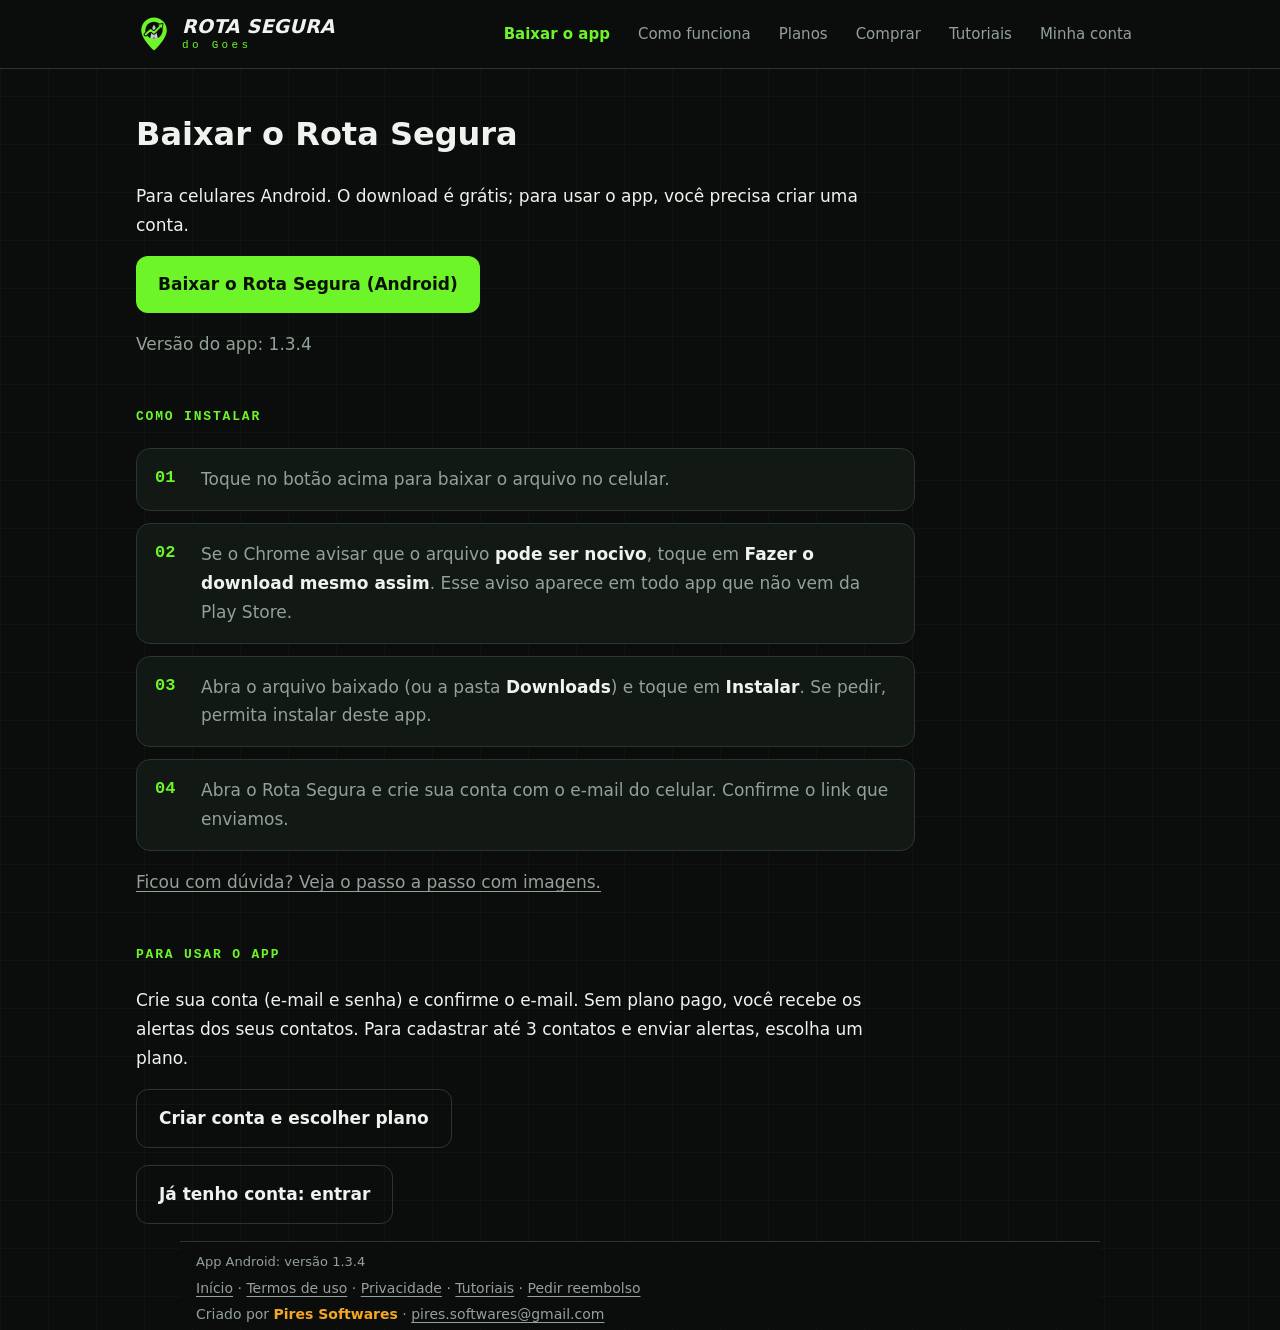
==== baixar.html @ ccef9694 "Minha conta: botão Pedir reembolso; link de reembolso no rodapé de todas as páginas" ====
<!doctype html>
<html lang="pt-BR">
<head>
<meta charset="utf-8">
<meta name="viewport" content="width=device-width, initial-scale=1">
<script src="antiframe.js"></script>
<meta http-equiv="Content-Security-Policy" content="default-src 'self'; style-src 'self'; base-uri 'none'">
<meta name="description" content="Baixe o Rota Segura para Android. Grátis para baixar; para usar, crie sua conta.">
<title>Baixar o Rota Segura</title>
<link rel="icon" href="logo.svg" type="image/svg+xml">
<link rel="stylesheet" href="style.css">
</head>
<body class="apoio">
<header class="top">
  <div class="top-in">
    <a class="logo" href="./"><img src="logo.svg" alt="" width="36" height="36"><span><b>ROTA SEGURA</b><small>do Goes</small></span></a>
    <nav class="menu" aria-label="Páginas do site">
      <a href="baixar.html" aria-current="page">Baixar o app</a>
      <a href="index.html#como">Como funciona</a>
      <a href="index.html#planos">Planos</a>
      <a href="comprar.html">Comprar</a>
      <a href="tutorial.html">Tutoriais</a>
      <a href="conta.html">Minha conta</a>
    </nav>
  </div>
</header>
<main class="wrap">
  <h1>Baixar o Rota Segura</h1>
  <p class="sub">Para celulares Android. O download é grátis; para usar o app, você precisa criar uma conta.</p>

  <p><a class="btn" href="https://github.com/admmkt/rota-segura/releases/latest/download/RotaSegura.apk">Baixar o Rota Segura (Android)</a></p>
  <p class="muted">Versão do app: <span data-versao>—</span></p>

  <h2>Como instalar</h2>
  <ol class="steps">
    <li>Toque no botão acima para baixar o arquivo no celular.</li>
    <li>Se o Chrome avisar que o arquivo <b>pode ser nocivo</b>, toque em <b>Fazer o download mesmo assim</b>. Esse aviso aparece em todo app que não vem da Play Store.</li>
    <li>Abra o arquivo baixado (ou a pasta <b>Downloads</b>) e toque em <b>Instalar</b>. Se pedir, permita instalar deste app.</li>
    <li>Abra o Rota Segura e crie sua conta com o e-mail do celular. Confirme o link que enviamos.</li>
  </ol>
  <p class="muted"><a href="tutorial.html#instalar">Ficou com dúvida? Veja o passo a passo com imagens.</a></p>

  <h2>Para usar o app</h2>
  <p>Crie sua conta (e-mail e senha) e confirme o e-mail. Sem plano pago, você recebe os alertas dos seus contatos. Para cadastrar até 3 contatos e enviar alertas, escolha um plano.</p>
  <p><a class="btn ghost" href="comprar.html">Criar conta e escolher plano</a></p>
  <p><a class="btn ghost" href="conta.html">Já tenho conta: entrar</a></p>
</main>
<footer class="wrap muted">
  <p class="versao">App Android: versão <span data-versao>—</span></p>
  <p><a href="./">Início</a> · <a href="termos.html">Termos de uso</a> · <a href="privacidade.html">Privacidade</a> · <a href="tutorial.html">Tutoriais</a> · <a href="reembolso.html">Pedir reembolso</a></p>
  <p class="criado">Criado por <b>Pires Softwares</b> · <a href="mailto:pires.softwares@gmail.com">pires.softwares@gmail.com</a></p>
</footer>
<script src="versao.js" defer></script>
</body>
</html>
---- style.css ----
/* Paleta Rota Segura do Goes — mesma do app (res/values/colors.xml) */
:root {
  --bg: #0a0d0b; --card: #121814; --card-hi: #1a231d; --line: #2a3730;
  --text: #eef3ef; --muted: #93a198; --silver: #c5cec8;
  --green: #6ef52a; --green-deep: #2fa80e; --green-ink: #061103; --red: #e8262b;
  --grid-lines: linear-gradient(rgba(110,245,42,.035) 1px, transparent 1px) 0 0 / 48px 48px, linear-gradient(90deg, rgba(110,245,42,.035) 1px, transparent 1px) 0 0 / 48px 48px;
  --grid-bg: linear-gradient(rgba(110,245,42,.035) 1px, transparent 1px) 0 0 / 48px 48px, linear-gradient(90deg, rgba(110,245,42,.035) 1px, transparent 1px) 0 0 / 48px 48px var(--bg);
  --mono: ui-monospace, "Cascadia Mono", "Roboto Mono", Consolas, monospace;
}
* { box-sizing: border-box; }
[hidden] { display: none !important; }
html { color-scheme: dark; }
body {
  margin: 0; background: var(--bg); color: var(--text);
  font: 16px/1.6 system-ui, -apple-system, "Segoe UI", Roboto, sans-serif;
  background-image: linear-gradient(rgba(110,245,42,.035) 1px, transparent 1px), linear-gradient(90deg, rgba(110,245,42,.035) 1px, transparent 1px);
  background-size: 48px 48px;
}
::selection { background: var(--green); color: var(--green-ink); }
a { color: inherit; text-underline-offset: 3px; }
.wrap { max-width: 920px; margin: 0 auto; padding: 0 16px; }
section.wrap { padding-top: 48px; padding-bottom: 48px; }
h2 { font-family: var(--mono); font-size: 13px; font-weight: 600; letter-spacing: .14em; text-transform: uppercase; color: var(--green); margin: 0 0 20px; }

/* Cabeçalho único de todas as páginas: logo + menu. Celular: menu em uma linha que rola para o lado. */
/* Sem backdrop-filter: o desfoque do cabeçalho fixo refazia a pintura a cada rolagem e travava o site. */
.top { position: sticky; top: 0; z-index: 10; background: #0a0d0b; border-bottom: 1px solid var(--line); }
.top-in { max-width: 920px; margin: 0 auto; padding: 12px 16px 0; display: flex; flex-wrap: wrap; align-items: center; justify-content: space-between; gap: 6px 16px; }
.logo { display: flex; align-items: center; gap: 10px; text-decoration: none; }
.logo span { display: flex; flex-direction: column; line-height: 1; }
.logo b { font-style: italic; font-weight: 800; font-size: 19px; letter-spacing: .01em; }
.logo small { font-family: var(--mono); color: var(--green); font-size: 11px; letter-spacing: .3em; margin-top: 4px; }
.menu { display: flex; gap: 6px; width: calc(100% + 32px); margin: 0 -16px; padding: 4px 16px 12px; overflow-x: auto; scrollbar-width: none; }
.menu::-webkit-scrollbar { display: none; }
.menu a { flex: none; padding: 8px 14px; border: 1px solid var(--line); border-radius: 999px; color: var(--silver); text-decoration: none; font-size: 14px; white-space: nowrap; }
.menu a:hover { color: var(--text); border-color: var(--green-deep); }
.menu a[aria-current="page"] { background: var(--green); border-color: var(--green); color: var(--green-ink); font-weight: 700; }
@media (min-width: 720px) {
  .top-in { flex-wrap: nowrap; padding: 14px 16px; }
  .menu { width: auto; margin: 0; padding: 0; overflow: visible; gap: 4px; }
  .menu a { border: 0; border-radius: 0; padding: 8px 12px; font-size: 15px; color: var(--muted); }
  .menu a:hover { background: none; color: var(--text); }
  .menu a[aria-current="page"] { background: none; color: var(--green); }
}

.hero { padding-top: 64px; }
.eyebrow { font-family: var(--mono); font-size: 12px; letter-spacing: .14em; text-transform: uppercase; color: var(--green); margin: 0; }
.hero h1 { font-size: clamp(32px, 6.4vw, 56px); line-height: 1.05; letter-spacing: -.02em; font-weight: 800; margin: 14px 0 18px; max-width: 16ch; text-wrap: balance; }
.hero p:not(.eyebrow) { color: var(--muted); font-size: 18px; max-width: 62ch; }
.hero b { color: var(--text); }

.cta, .row { display: flex; flex-wrap: wrap; gap: 12px; margin-top: 24px; }
.btn { display: inline-block; background: var(--green); color: var(--green-ink); border: 0; border-radius: 12px; padding: 14px 22px; font: inherit; font-weight: 700; text-decoration: none; cursor: pointer; transition: background .15s, transform .15s; }
.btn:hover { background: #8bff4f; }
.btn:active { transform: translateY(1px); }
.btn.ghost { background: transparent; color: var(--text); border: 1px solid var(--line); }
.btn.ghost:hover { border-color: var(--green); }
.btn:disabled { opacity: .6; cursor: wait; }
.link { background: none; border: 0; color: var(--muted); text-decoration: underline; cursor: pointer; font: inherit; padding: 8px 0; }
.link:hover { color: var(--text); }

.steps { list-style: none; padding: 0; margin: 0; display: grid; gap: 12px; counter-reset: s; }
.steps li { counter-increment: s; background: var(--card); border: 1px solid var(--line); border-radius: 14px; padding: 16px 18px 16px 64px; position: relative; color: var(--muted); }
.steps li b { color: var(--text); }
.steps li::before { content: "0" counter(s); position: absolute; left: 18px; top: 15px; font-family: var(--mono); color: var(--green); font-weight: 600; }

.plans { display: grid; grid-template-columns: 1fr; gap: 16px; }
@media (min-width: 560px) { .plans { grid-template-columns: repeat(2, 1fr); } }
@media (min-width: 900px) { .plans { grid-template-columns: repeat(3, 1fr); } .plans .price { font-size: 30px; } }
.plans .price { white-space: nowrap; }
.plan, .card { background: var(--card); border: 1px solid var(--line); border-radius: 16px; padding: 22px; }
.plan p { color: var(--muted); }
.plan.featured { border-color: var(--green-deep); background: linear-gradient(180deg, rgba(110,245,42,.06), transparent 60%), var(--card); }
.plan h3 { margin: 0; font-family: var(--mono); font-size: 13px; letter-spacing: .12em; text-transform: uppercase; color: var(--silver); }
.plan.featured h3 { color: var(--green); }
.price { font-size: 34px; font-weight: 800; margin: 6px 0; color: var(--text) !important; font-variant-numeric: tabular-nums; }
.price small { font-size: 14px; color: var(--muted); font-weight: 400; }

label { display: block; margin: 14px 0; color: var(--muted); font-size: 15px; }
input { display: block; width: 100%; margin-top: 6px; padding: 12px 14px; border-radius: 10px; border: 1px solid var(--line); background: var(--bg); color: var(--text); font: inherit; caret-color: var(--green); }
input:focus { border-color: var(--green); outline: none; }
.status { font-weight: 600; }
.status.ok { color: var(--green); }
.msg:empty { display: none; }
.msg { color: #ffb4b4; }
.muted { color: var(--muted); font-size: 14px; }
main.wrap h1 { font-size: 32px; margin-top: 40px; }
footer { padding: 32px 16px; border-top: 1px solid var(--line); }
:focus-visible { outline: 2px solid var(--green); outline-offset: 2px; }
details summary { color: var(--muted); cursor: pointer; padding: 12px 0; }

/* Tutoriais */
.tut section { padding-top: 32px; padding-bottom: 32px; }
.tut h3 { margin: 0 0 8px; font-size: 17px; }
.tut a { color: var(--green); }
.tut .steps li { color: var(--silver); }
.tut .steps.cont { margin-top: 12px; counter-reset: s 3; }
.aviso, .novo { margin: 16px 0; padding: 16px 18px; border-radius: 14px; border: 1px solid #b8921f; background: rgba(255,200,40,.08); }
.aviso h3 { color: #ffd45c; }
.novo { border-color: var(--green-deep); background: rgba(110,245,42,.07); }
.novo h3 { color: var(--green); }
.aviso ul { padding-left: 20px; margin: 8px 0; }

/* Rodapé e perigo */
.criado b { color: #f5a623; }
.criado a { color: var(--muted); }
footer p { margin: 4px 0; }
.btn.danger { background: transparent; color: #ff8a8d; border: 1px solid #6b2325; margin-top: 12px; }
.btn.danger:hover { background: rgba(232,38,43,.12); border-color: var(--red); }
.destaque { margin: 16px 0; padding: 16px 18px; border-radius: 14px; border: 1px solid #b8921f; background: rgba(255,200,40,.08); }
.destaque h2 { color: #ffd45c; }

/* Planos e promoção */
.plan { position: relative; }
.selo { display: inline-block; margin: 0 0 8px; background: #f5a623; color: #1a1100; font-family: var(--mono); font-size: 13px; font-weight: 700; letter-spacing: .08em; text-transform: uppercase; border-radius: 6px; padding: 4px 10px; }
.antigo { font-size: 18px; color: var(--muted); font-weight: 400; }
/* Plano anual em promoção: moldura âmbar e fundo quente (só aparece com o selo ligado) */
.plan:has(.selo:not([hidden])) { border: 2px solid #f5a623; background: linear-gradient(180deg, rgba(245,166,35,.14), transparent 65%), var(--card); box-shadow: 0 18px 50px -20px rgba(245,166,35,.55); }
.plan:has(.selo:not([hidden])) h3 { color: #ffd45c; }
/* Faixa da promoção, logo abaixo do menu */
.promo { display: flex; flex-wrap: wrap; align-items: center; justify-content: center; gap: 8px 12px; padding: 12px 16px; position: relative; z-index: 2; color: #fff3d1; text-decoration: none; text-align: center; font-size: 15px; background: linear-gradient(90deg, #000, #1f1606 50%, #000); border-bottom: 2px solid #f5a623; }
.promo-tag { font-family: var(--mono); font-size: 13px; font-weight: 800; letter-spacing: .08em; text-transform: uppercase; background: #f5a623; color: #1a1100; border-radius: 6px; padding: 4px 10px; }
.promo-txt { display: block; max-width: 100%; line-height: 1.5; }
.promo-txt b { color: #ffd45c; font-size: 19px; }
.promo-txt s { color: var(--muted); }
.promo-txt span { color: var(--silver); }
.promo-cta { color: #ffd45c; font-weight: 700; white-space: nowrap; }
.promo:hover .promo-cta { text-decoration: underline; }
.row .btn { max-width: 100%; }
.familia { margin: 16px 0; padding: 16px 18px; border: 1px solid var(--line); border-radius: 14px; }
.familia h3 { margin: 0 0 8px; font-size: 17px; }
.famlista { list-style: none; padding: 0; margin: 0; }
.famlista li { display: flex; flex-wrap: wrap; gap: 8px; align-items: center; justify-content: space-between; padding: 6px 0; border-bottom: 1px solid var(--line); overflow-wrap: anywhere; }

/* Tutorial interativo (tutorial.html + tutorial.js) */
.tut-hero { padding-top: 56px !important; }
.tut-hero h1 { font-size: clamp(30px, 6vw, 52px) !important; line-height: 1.05; letter-spacing: -.02em; font-weight: 800; margin: 14px 0 16px !important; max-width: 18ch; text-wrap: balance; }
.verde { color: var(--green); }
.lead { color: var(--muted); font-size: 18px; max-width: 60ch; margin: 0; }
.caps { list-style: none; padding: 0; margin: 28px 0 0; display: grid; gap: 12px; grid-template-columns: 1fr; }
@media (min-width: 720px) { .caps { grid-template-columns: repeat(3, 1fr); } }
.caps a { display: grid; grid-template-columns: auto 1fr; column-gap: 14px; align-items: baseline; padding: 16px 18px; background: var(--card); border: 1px solid var(--line); border-radius: 14px; text-decoration: none; color: var(--text) !important; transition: border-color .2s, transform .2s, background .2s; }
.caps a:hover { border-color: var(--green-deep); background: var(--card-hi); transform: translateY(-2px); }
.caps span { grid-row: span 2; font-family: var(--mono); color: var(--green); font-size: 22px; font-weight: 700; }
.caps small { color: var(--muted); font-size: 13px; }

.player { display: grid; gap: 20px 40px; grid-template-areas: "tabs" "texto" "fone" "ctrl"; scroll-margin-top: 16px; }
.player[hidden] { display: none; }
@media (min-width: 820px) {
  .player { grid-template-columns: 330px 1fr; grid-template-areas: "fone tabs" "fone texto" "fone ctrl"; grid-template-rows: auto 1fr auto; align-items: start; }
}
.p-tabs { grid-area: tabs; display: flex; gap: 6px; flex-wrap: wrap; }
.p-tab { font: inherit; font-size: 14px; color: var(--muted); background: transparent; border: 1px solid var(--line); border-radius: 999px; padding: 8px 14px; cursor: pointer; transition: color .2s, border-color .2s, background .2s; }
.p-tab span { font-family: var(--mono); color: var(--green); margin-right: 8px; font-size: 12px; }
.p-tab:hover { color: var(--text); border-color: var(--green-deep); }
.p-tab.on { color: var(--green-ink); background: var(--green); border-color: var(--green); font-weight: 700; }
.p-tab.on span { color: var(--green-ink); }

.p-texto { grid-area: texto; min-height: 210px; }
@media (min-width: 820px) { .p-texto { padding-top: 24px; } }
.p-conta { font-family: var(--mono); font-size: 12px; letter-spacing: .14em; text-transform: uppercase; color: var(--green); margin: 0 0 8px; }
.tut .p-titulo { font-family: inherit; font-size: clamp(26px, 4vw, 38px); letter-spacing: -.015em; text-transform: none; color: var(--text); font-weight: 800; line-height: 1.1; margin: 0 0 14px; }
.p-corpo { color: var(--silver); font-size: 17px; max-width: 52ch; }
.p-corpo p { margin: 0 0 12px; }
.p-corpo b { color: var(--text); }
.dica { font-size: 15px; color: var(--muted); border-left: 2px solid var(--green-deep); padding: 2px 0 2px 12px; }
.dica.alerta { border-color: #b8921f; color: #f0dfae; background: rgba(255,200,40,.06); padding: 10px 12px; border-radius: 0 10px 10px 0; }
.fluxo { margin: 4px 0 0; padding: 0; list-style: none; display: grid; gap: 8px; }
.fluxo li { position: relative; padding-left: 26px; }
.fluxo li::before { content: ""; position: absolute; left: 4px; top: .6em; width: 9px; height: 9px; border-radius: 50%; background: var(--red); box-shadow: 0 0 0 4px rgba(232,38,43,.18); }
.p-texto.entra > * { animation: subir .45s cubic-bezier(.2,.7,.2,1) both; }
.p-texto.entra > :nth-child(2) { animation-delay: .04s; }
.p-texto.entra > :nth-child(3) { animation-delay: .08s; }
@keyframes subir { from { opacity: 0; transform: translateY(8px); } }

.p-fone { grid-area: fone; display: flex; justify-content: center; }
.fone { width: min(310px, 80vw); padding: 10px; border-radius: 44px; background: linear-gradient(160deg, #1d2620, #070908 55%); border: 1px solid #2c3a31; box-shadow: 0 0 0 1px #000 inset, 0 40px 90px -30px rgba(110,245,42,.28), 0 20px 40px -20px #000; position: relative; }
.fone::before { content: ""; position: absolute; top: 20px; left: 50%; width: 10px; height: 10px; margin-left: -5px; border-radius: 50%; background: #000; z-index: 2; box-shadow: 0 0 0 2px #111; }
.tela { position: relative; aspect-ratio: 9 / 20; border-radius: 34px; overflow: hidden; background: #000; touch-action: pan-y; }
.p-img { display: block; width: 100%; height: 100%; object-fit: cover; transition: opacity .28s ease, transform .35s cubic-bezier(.2,.7,.2,1); }
.tela.saindo .p-img { opacity: 0; transform: translateX(-14px); }
.tela.saindo.volta .p-img { transform: translateX(14px); }

.alvo { position: absolute; width: 0; height: 0; padding: 0; border: 0; background: none; cursor: pointer; z-index: 3; }
.alvo[hidden] { display: none; }
.alvo-anel { position: absolute; left: -22px; top: -22px; width: 44px; height: 44px; border-radius: 50%; border: 3px solid var(--green); background: rgba(110,245,42,.06); box-shadow: 0 0 16px rgba(110,245,42,.7), 0 0 0 1px rgba(0,0,0,.6) inset; animation: pulso 1.6s ease-out infinite; }
.alvo-anel::after { content: ""; position: absolute; inset: -3px; border-radius: 50%; border: 2px solid var(--green); animation: onda 1.6s ease-out infinite; }
.alvo-rotulo { position: absolute; left: 0; top: -58px; translate: -50% 0; white-space: nowrap; background: var(--green); color: var(--green-ink); font-family: var(--mono); font-size: 11px; font-weight: 700; letter-spacing: .06em; text-transform: uppercase; padding: 5px 9px; border-radius: 8px; box-shadow: 0 6px 18px rgba(0,0,0,.5); animation: aparece .4s .15s both; }
.alvo.esq .alvo-rotulo { left: auto; right: -16px; translate: none; }
.alvo.dir .alvo-rotulo { left: -16px; translate: none; }
.alvo.baixo .alvo-rotulo { top: 34px; }
@keyframes pulso { 0%, 100% { transform: scale(1); } 50% { transform: scale(.86); } }
@keyframes onda { from { transform: scale(1); opacity: .9; } to { transform: scale(2.1); opacity: 0; } }
@keyframes aparece { from { opacity: 0; transform: translateY(4px); } }

.p-ctrl { grid-area: ctrl; display: grid; grid-template-columns: auto 1fr auto; gap: 14px; align-items: center; }
.p-ctrl .btn { padding: 12px 18px; white-space: nowrap; }
.p-ctrl .btn:disabled { opacity: .35; cursor: default; }
.p-barra { display: flex; gap: 4px; }
.seg { flex: 1; height: 6px; min-width: 6px; padding: 0; border: 0; border-radius: 3px; background: var(--line); cursor: pointer; transition: background .3s; position: relative; }
.seg::before { content: ""; position: absolute; inset: -10px 0; }
.seg.feito { background: var(--green-deep); }
.seg.atual { background: var(--green); box-shadow: 0 0 10px rgba(110,245,42,.6); }
@media (max-width: 819px) {
  .p-texto { min-height: 190px; }
  .p-ctrl { position: sticky; bottom: 0; z-index: 5; margin: 0 -16px; padding: 14px 16px calc(14px + env(safe-area-inset-bottom)); background: linear-gradient(transparent, var(--bg) 30%); }
}
@media (max-width: 480px) { .p-ctrl { grid-template-columns: 1fr 1fr; } .p-barra { grid-column: 1 / -1; grid-row: 1; } }

/* Sem JS: o roteiro vira uma lista com as telas */
.tut-js .roteiros { display: none; }
.roteiro { list-style: none; padding: 0; display: grid; gap: 16px; grid-template-columns: repeat(auto-fill, minmax(220px, 1fr)); }
.roteiro > li { background: var(--card); border: 1px solid var(--line); border-radius: 14px; padding: 14px; color: var(--silver); }
.r-cap { margin-top: 24px !important; }
.info { padding-top: 8px !important; }

@media (prefers-reduced-motion: reduce) {
  .p-texto.entra > *, .alvo-anel, .alvo-anel::after, .alvo-rotulo { animation: none; }
  .p-img, .caps a { transition: none; }
}

/* Aviso de internet (vermelho, mais forte que o amarelo) */
.internet { margin: 16px 0; padding: 16px 18px 16px 52px; border-radius: 14px; border: 1px solid #8a2a2c; background: rgba(232,38,43,.09); position: relative; }
.internet::before { content: "!"; position: absolute; left: 16px; top: 16px; width: 24px; height: 24px; border-radius: 50%; background: var(--red); color: #fff; font-weight: 800; font-size: 15px; display: grid; place-items: center; }
.internet h3 { margin: 0 0 6px; font-size: 17px; color: #ff9a9c; }
.internet p { margin: 6px 0; color: var(--silver); }
.internet b { color: var(--text); }

/* Funciona de app para app (index.html) */
.ponte-lead { font-size: 18px; color: var(--silver); max-width: 64ch; margin: 0 0 24px; }
.ponte-lead b { color: var(--text); }
.ponte { display: grid; grid-template-columns: 1fr 1.2fr 1fr; align-items: center; gap: 12px; padding: 24px; background: var(--card); border: 1px solid var(--line); border-radius: 18px; }
.lado { display: flex; flex-direction: column; align-items: center; text-align: center; gap: 6px; }
.lado b { font-size: 16px; }
.lado small { color: var(--muted); font-size: 13px; }
.lado svg rect:first-child { fill: #0d120f; stroke: var(--green); stroke-width: 3; }
.lado .bp { fill: var(--red); stroke: var(--green); stroke-width: 2; }
.lado text { fill: #fff; font: 800 18px system-ui, sans-serif; }
.lado .sir { fill: var(--red); }
.recebe svg { animation: tremer 1.6s ease-in-out infinite; }
.fio { position: relative; height: 4px; background: repeating-linear-gradient(90deg, var(--line) 0 10px, transparent 10px 16px); border-radius: 2px; }
.fio span { position: absolute; top: -4px; left: 0; width: 12px; height: 12px; border-radius: 50%; background: var(--green); box-shadow: 0 0 12px var(--green); animation: viajar 2.4s linear infinite; }
.fio span:nth-child(2) { animation-delay: .8s; }
.fio span:nth-child(3) { animation-delay: 1.6s; }
.fio em { position: absolute; left: 50%; top: 14px; translate: -50% 0; font-style: normal; font-family: var(--mono); font-size: 11px; letter-spacing: .14em; text-transform: uppercase; color: var(--green); }
@keyframes viajar { from { left: 0; opacity: 0; } 10% { opacity: 1; } 90% { opacity: 1; } to { left: calc(100% - 12px); opacity: 0; } }
@keyframes tremer { 0%, 70%, 100% { transform: rotate(0); } 75% { transform: rotate(-4deg); } 85% { transform: rotate(4deg); } }
@media (max-width: 600px) {
  .ponte { grid-template-columns: 1fr; padding: 20px 16px; }
  .fio { width: 4px; height: 90px; margin: 4px auto 18px; background: repeating-linear-gradient(180deg, var(--line) 0 10px, transparent 10px 16px); }
  .fio span { left: -4px; animation-name: descer; }
  .fio em { top: 50%; left: 16px; translate: 0 -50%; }
  @keyframes descer { from { top: 0; opacity: 0; } 10% { opacity: 1; } 90% { opacity: 1; } to { top: calc(100% - 12px); opacity: 0; } }
}
.checks { list-style: none; padding: 0; margin: 20px 0 8px; display: grid; gap: 10px; }
.checks li { position: relative; padding-left: 32px; color: var(--silver); }
.checks li b { color: var(--text); }
.checks li::before { content: "✓"; position: absolute; left: 0; top: 0; width: 22px; height: 22px; border-radius: 50%; background: var(--green); color: var(--green-ink); font-weight: 800; font-size: 13px; display: grid; place-items: center; }
.url { color: var(--green); font-family: var(--mono); overflow-wrap: anywhere; }
@media (prefers-reduced-motion: reduce) { .fio span, .recebe svg { animation: none; } .fio span:not(:first-child) { display: none; } .fio span { left: 50%; } }


/* ---- Palco fixo atrás da página: o mesmo celular 3D em todas as seções (cena.js) ----
   O palco é position: fixed e nunca é recortado por uma seção, por isso não há emenda entre seções. */
.sr-only { position: absolute; width: 1px; height: 1px; overflow: hidden; clip: rect(0 0 0 0); white-space: nowrap; }
main, footer { position: relative; z-index: 1; }
footer { background: var(--bg); }
.estagio { position: fixed; inset: 0; z-index: 0; overflow: hidden; pointer-events: none;
  background: radial-gradient(ellipse 70% 60% at 50% 45%, rgba(11,20,15,.95) 0%, rgba(3,5,4,.55) 72%, rgba(0,0,0,0) 100%); }
.halo { position: absolute; left: 50%; top: 50%; width: 110vmin; height: 110vmin; translate: -50% -50%; border-radius: 50%;
  background: radial-gradient(closest-side, rgba(31,209,107,.30), rgba(31,209,107,.07) 55%, transparent 74%); opacity: var(--halo, .7); }
.palco { position: absolute; inset: 0; perspective: max(1100px, 150vh); transform-origin: 0 0; }

/* Celular genérico: frente (tela), verso (módulo de câmera), quatro laterais e miolo em camadas = espessura real */
.estagio .fone { --w: 56vh; --d: calc(var(--w) * .045); --r: calc(var(--w) * .14);
  position: absolute; left: 50%; top: 50%; width: var(--w); height: calc(var(--w) * 2.14); margin: calc(var(--w) * -1.07) 0 0 calc(var(--w) / -2);
  padding: 0; border: 0; border-radius: 0; background: none; box-shadow: none; transform-style: preserve-3d;
  transform: translate3d(calc(var(--x, 25) * 1vw), calc(var(--y, 0) * 1vh), 0) scale(var(--s, .5)) rotateZ(calc(var(--rz, 0) * 1deg)) rotateX(calc(var(--rx, 4) * 1deg)) rotateY(calc(var(--ry, -18) * 1deg)); }
.estagio .fone::before { content: none; }
.estagio #foneB { opacity: var(--op, 0); }
.corpo { position: absolute; inset: 0; transform-style: preserve-3d; }
/* Respiro: o celular sobe e desce um pouquinho, sem mexer na pose que o cena.js calcula */
.estagio .corpo { animation: respiro 5.5s ease-in-out infinite; }
@keyframes respiro { 0%, 100% { transform: translateY(0) scale(1); } 50% { transform: translateY(-1%) scale(1.01); } }
.miolo { position: absolute; inset: 0; border-radius: var(--r); background: #3a463f; box-shadow: inset 0 0 0 1px #6d7d73; }
.miolo:nth-child(1) { transform: translateZ(calc(var(--d) * -.47)); }
.miolo:nth-child(2) { transform: translateZ(calc(var(--d) * -.31)); }
.miolo:nth-child(3) { transform: translateZ(calc(var(--d) * -.16)); }
.miolo:nth-child(5) { transform: translateZ(calc(var(--d) * .16)); }
.miolo:nth-child(6) { transform: translateZ(calc(var(--d) * .31)); }
.miolo:nth-child(7) { transform: translateZ(calc(var(--d) * .47)); }
.estagio .lado { position: absolute; backface-visibility: hidden; -webkit-backface-visibility: hidden; }
.estagio .lado::after { content: ""; position: absolute; inset: 0; background: #000; opacity: var(--sl, .5); }
.le, .ld { top: var(--r); bottom: var(--r); width: var(--d); background: linear-gradient(90deg, #2c3530, #9aa99f 42%, #6d7d73 62%, #2c3530); }
.le { left: calc(var(--d) / -2); transform: rotateY(-90deg); }
.ld { left: calc(100% - var(--d) / 2); transform: rotateY(90deg); }
.estagio .ld::after { opacity: var(--sr, .5); }
.ld::before { content: ""; position: absolute; left: 30%; right: 30%; top: 14%; height: 16%; border-radius: 4px; background: #77867c; box-shadow: 0 calc(var(--w) * .26) 0 #77867c; }
.lt, .lb { left: var(--r); right: var(--r); height: var(--d); background: linear-gradient(180deg, #2c3530, #8a998f 45%, #2c3530); }
.lt { top: calc(var(--d) / -2); transform: rotateX(90deg); }
.lb { top: calc(100% - var(--d) / 2); transform: rotateX(-90deg); }
.lt::after { opacity: .2; }
.lb::after { opacity: .65; }

.estagio .face { position: absolute; inset: 0; border-radius: var(--r); overflow: hidden; backface-visibility: hidden; -webkit-backface-visibility: hidden; }
.estagio .frente { transform: translateZ(calc(var(--d) / 2 + 1px)); padding: calc(var(--w) * .035); background: #040605;
  box-shadow: inset 0 0 0 calc(var(--w) * .007) #4c5a51, inset 0 0 0 calc(var(--w) * .012) #0d120f; }
.estagio .costas { transform: rotateY(180deg) translateZ(calc(var(--d) / 2 + 1px));
  background: radial-gradient(ellipse 80% 50% at 30% 15%, rgba(110,245,42,.10), transparent 70%), linear-gradient(160deg, #34403a 0%, #18201b 38%, #0c110e 72%, #222b25 100%);
  box-shadow: inset 0 0 0 calc(var(--w) * .007) #4c5a51; }
.modulo { position: absolute; left: 7%; top: 3.5%; width: 40%; aspect-ratio: 1; border-radius: 24%; background: linear-gradient(145deg, #2a3530, #0b0f0c);
  box-shadow: inset 0 0 0 2px #46544b, 0 8px 20px rgba(0,0,0,.6); }
.modulo i { position: absolute; width: 38%; aspect-ratio: 1; border-radius: 50%; box-shadow: 0 0 0 3px #303b35, 0 0 0 5px #0a0d0b;
  background: radial-gradient(circle at 38% 34%, #8fb0d6 0 6%, #1d3550 14%, #05080c 42%, #000 70%); }
.modulo i:nth-child(1) { left: 8%; top: 8%; }
.modulo i:nth-child(2) { left: 54%; top: 8%; }
.modulo i:nth-child(3) { left: 8%; top: 54%; }
.modulo::after { content: ""; position: absolute; left: 64%; top: 64%; width: 16%; aspect-ratio: 1; border-radius: 50%; background: #f1f5e6; box-shadow: 0 0 10px #f6ffc4; }
.marca { position: absolute; left: 50%; top: 52%; width: 22%; aspect-ratio: 1; translate: -50% -50%; background: url(logo.svg) center / contain no-repeat; opacity: .55; }
.estagio .luz { position: absolute; inset: 0; border-radius: inherit; background: #000; opacity: var(--sb, 0); pointer-events: none; z-index: 5; }
.estagio .frente .luz { opacity: var(--sf, 0); }

.estagio .tela { position: relative; width: 100%; height: 100%; aspect-ratio: auto; border-radius: calc(var(--r) * .78); overflow: hidden; background: #000; }
.estagio .tela::before { content: ""; position: absolute; left: 50%; top: 1.6%; width: 4%; aspect-ratio: 1; translate: -50% 0; border-radius: 50%; background: #000; box-shadow: 0 0 0 2px #111; z-index: 4; }
.estagio .tela img { position: absolute; inset: 0; width: 100%; height: 100%; object-fit: cover; object-position: top; opacity: 0; transition: opacity .45s cubic-bezier(.45,0,.2,1); }
.estagio .tela img.on { opacity: 1; }
.apagada { position: absolute; inset: 0; z-index: 3; background: #000; opacity: var(--off, 0); }
.reflexo { position: absolute; inset: 0; border-radius: inherit; pointer-events: none; mix-blend-mode: screen; z-index: 4;
  background: linear-gradient(115deg, transparent calc(var(--gx, 40%) - 18%), rgba(255,255,255,.10) var(--gx, 40%), transparent calc(var(--gx, 40%) + 18%)); }
/* Toque no botão flutuante da tela real (fica a ~90% x 17% de tela-botao.webp; ajuste se a captura mudar) */
.pressao { position: absolute; left: 85.6%; top: 55.6%; width: 18%; aspect-ratio: 1; translate: -50% -50%; border-radius: 50%; z-index: 4;
  background: radial-gradient(circle, rgba(255,255,255,.85), rgba(255,255,255,.35) 45%, transparent 70%); opacity: var(--press, 0); transform: scale(var(--pscale, 1)); }

/* Sinal verde entre os celulares */
.feixe { position: absolute; left: 0; top: 0; width: var(--len, 0px); height: 24px; margin-top: -12px; transform-origin: 0 50%; pointer-events: none;
  transform: translate(var(--fx, 0px), var(--fy, 0px)) rotate(var(--ang, 0deg)) scaleX(var(--fe, 0)); }
/* Feixe de luz: halo suave com núcleo claro, bordas esmaecidas (sem linha sólida) */
.feixe::before { content: ""; position: absolute; left: 0; right: 0; top: 50%; height: 16px; margin-top: -8px; border-radius: 999px;
  background: linear-gradient(90deg, rgba(31,209,107,0) 0%, rgba(31,209,107,.35) 25%, rgba(127,252,255,.6) 50%, rgba(31,209,107,.35) 75%, rgba(31,209,107,0) 100%);
  filter: blur(6px); }
.feixe::after { content: ""; position: absolute; left: 0; right: 0; top: 50%; height: 4px; margin-top: -2px; border-radius: 999px;
  background: linear-gradient(90deg, rgba(255,255,255,0) 0%, rgba(230,255,250,.9) 45%, rgba(255,255,255,.95) 55%, rgba(255,255,255,0) 100%);
  filter: blur(1px); }
.feixe i { position: absolute; top: 50%; left: 0; width: 10px; height: 10px; margin-top: -5px; border-radius: 50%;
  background: radial-gradient(circle, #ffffff 0 35%, #7ffcff 60%, rgba(31,209,107,0) 72%); opacity: 0; animation: particula 1.4s ease-in-out infinite; }
.feixe i:nth-child(2) { animation-delay: .23s; } .feixe i:nth-child(3) { animation-delay: .46s; } .feixe i:nth-child(4) { animation-delay: .69s; }
.feixe i:nth-child(5) { animation-delay: .92s; } .feixe i:nth-child(6) { animation-delay: 1.15s; }
.sinal { position: absolute; left: 0; top: 0; width: 16px; height: 16px; margin: -8px 0 0 -8px; border-radius: 50%;
  background: #fff; box-shadow: 0 0 14px #baffd8, 0 0 34px #1fd16b; transform: translate3d(var(--hx, 0px), var(--hy, 0px), 0); opacity: var(--hop, 0); }
.impacto { position: absolute; left: 0; top: 0; width: 120px; height: 120px; margin: -60px 0 0 -60px; border-radius: 50%;
  border: 3px solid #ff8a8d; box-shadow: 0 0 24px #e8262b; transform: translate3d(var(--ix, 0px), var(--iy, 0px), 0) scale(var(--ir, 0)); opacity: var(--io, 0); }

/* Textos da cena: fora do celular, com fundo escuro; a opacidade vem do JS */
.frase, .protecao { position: absolute; z-index: 5; margin: 0; opacity: var(--o, 0); transform: translate3d(0, calc((1 - var(--o, 0)) * 18px), 0); }
.frase { left: max(16px, calc(50% - 560px)); top: 50%; translate: 0 -50%; max-width: min(520px, 42vw); padding: 18px 24px;
  border-left: 3px solid var(--green); border-radius: 4px 14px 14px 4px; background: rgba(3,5,4,.86); color: #fff; font: 700 clamp(28px, 3.3vw, 46px)/1.15 var(--mono); }
.protecao { left: 50%; bottom: 5vh; translate: -50% 0; width: min(640px, calc(100% - 32px)); text-align: center; color: var(--silver); font-size: 17px;
  padding: 16px 20px; border-radius: 14px; background: rgba(3,5,4,.82); }
.protecao b { display: block; color: var(--text); font-size: clamp(24px, 2.8vw, 38px); line-height: 1.1; margin-bottom: 8px; }
.rolar { position: absolute; left: 50%; top: 30vh; translate: -50% 0; margin: 0; font: 600 12px var(--mono); letter-spacing: .3em; text-transform: uppercase; color: var(--green);
  filter: opacity(var(--o, 1)); }
.rolar::after { content: ""; display: block; width: 1px; height: 36px; margin: 10px auto 0; background: linear-gradient(var(--green), transparent); }
.flash { position: absolute; inset: 0; z-index: 6; opacity: var(--flash, 0); background: radial-gradient(circle, rgba(229,72,77,.55), rgba(229,72,77,.08) 62%); }
.veu { position: absolute; inset: 0; z-index: 9; background: #000; opacity: 0; visibility: hidden; }

/* Abertura: tela preta, o celular sobe de costas até mostrar ~35% do topo */
.js .veu { animation: veu-some 1.3s ease .2s both; }
@keyframes veu-some { from { opacity: 1; visibility: visible; } to { opacity: 0; visibility: hidden; } }
.js #foneA { animation: fone-sobe 2.3s cubic-bezier(.45,0,.2,1) .3s both; }
@keyframes fone-sobe { from { translate: 0 80vh; } to { translate: 0 0; } }
.js .top { animation: topo-entra .8s ease 2.4s both; }
@keyframes topo-entra { from { opacity: 0; } }
.rolar { display: none; }
.js .rolar { display: block; animation: rolar-entra .8s ease 2.6s both; }
@keyframes rolar-entra { from { opacity: 0; translate: -50% 10px; } }

/* Sazonal Black November (index.html, classe nov-page): mesmos elementos da home, com destaques verdes */
.nov-chip { margin: 16px 0 0; font-size: 17px; color: var(--silver); }
.nov-chip b { color: var(--green); font-size: 20px; }
.nov-chip s { color: var(--muted); }
.nov-tag { display: inline-block; margin-right: 6px; font-family: var(--mono); font-size: 12px; font-weight: 800; letter-spacing: .1em; text-transform: uppercase; background: var(--green); color: var(--green-ink); padding: 4px 9px; border-radius: 6px; }
.nov-menu { color: var(--green) !important; font-weight: 700; }
.menu a.nov-menu { border-color: var(--green-deep); }
.nov-page .selo { background: var(--green); color: var(--green-ink); }
.nov-page .plan:has(.selo:not([hidden])) { border-color: var(--green); background: linear-gradient(180deg, rgba(110,245,42,.12), transparent 65%), var(--card); box-shadow: 0 18px 50px -20px rgba(110,245,42,.5); }
.nov-page .plan:has(.selo:not([hidden])) h3 { color: var(--green); }

/* Seção da cena: só espaço de rolagem (o palco é fixo) */
.cena { height: 0; }
.js .cena { height: 850vh; }
.js.reduzir .cena { height: 100vh; }

.hero h1 { max-width: 15ch; }
.passo { padding: 24px 0; }
.passo h3 { font-size: clamp(26px, 3.4vw, 40px); line-height: 1.1; margin: 0 0 12px; }
.passo p { color: var(--muted); font-size: 18px; max-width: 40ch; margin: 0; }
.passo b { color: var(--text); }
.js-anim .rev { opacity: 0; transform: translateY(26px); transition: opacity .8s ease, transform .8s cubic-bezier(.2,.7,.2,1); }
.js-anim .rev.vis { opacity: 1; transform: none; }

/* Desktop: texto à esquerda, celular à direita */
@media (min-width: 900px) {
  main:not(.tut) > .wrap { margin-left: max(16px, calc(50% - 560px)); margin-right: 0; max-width: min(600px, calc(50vw - 56px)); }
  #inicio { min-height: 100vh; display: flex; flex-direction: column; justify-content: center; }
  .passo { min-height: 62vh; display: flex; flex-direction: column; justify-content: center; }
  .plans { grid-template-columns: 1fr 1fr; }
  .plans .plan.featured { grid-column: 1 / -1; }
  #instalacao { min-height: 70vh; }
}
/* Celular e tablet: o celular aparece numa "vitrine" transparente acima de cada seção; o texto tem fundo próprio */
@media (max-width: 899px) {
  .estagio .fone { --w: min(44vh, 60vw); }
  main:not(.tut) > .wrap:not(.passeio) { background: var(--grid-bg); }
  main:not(.tut) > .wrap.vit { padding-top: calc(72vh + 40px); padding-top: calc(72svh + 40px); background: linear-gradient(to bottom, transparent 72vh, var(--bg) 72vh) 0 0 / 100% 100% no-repeat, var(--grid-lines); background: linear-gradient(to bottom, transparent 72svh, var(--bg) 72svh) 0 0 / 100% 100% no-repeat, var(--grid-lines); }
  .passeio { padding-bottom: 0; }
  .passeio > h2 { margin: 0 -16px; padding: 24px 16px 8px; background: var(--grid-bg); }
  .passo { margin: 0 -16px; padding: 24px 16px; background: var(--grid-bg); }
  .passo.vit { padding-top: calc(72vh + 24px); padding-top: calc(72svh + 24px); background: linear-gradient(to bottom, transparent 72vh, var(--bg) 72vh) 0 0 / 100% 100% no-repeat, var(--grid-lines); background: linear-gradient(to bottom, transparent 72svh, var(--bg) 72svh) 0 0 / 100% 100% no-repeat, var(--grid-lines); }
  .frase { left: 16px; right: 16px; top: 8vh; translate: none; max-width: none; font-size: 26px; padding: 14px 18px; }
  .protecao { bottom: calc(4vh + 52px); font-size: 15px; }
  .protecao b { font-size: 26px; }
  .rolar { top: 26vh; }
}
/* Celular: depois da cena, o celular 3D some e cada bloco mostra o print estático da tela que ele descreve, acima do texto */
.estagio.sumiu { display: none; }
@media (max-width: 899px) {
  main [data-fone] { position: relative; }
  main [data-fone]:not(.vit) { padding-top: calc(72svh + 24px); }
  main [data-fone]::before { content: ""; position: absolute; left: 50%; top: 10svh; height: 52svh; aspect-ratio: 400 / 889; translate: -50% 0;
    border-radius: 26px; background: #040605 center top / cover no-repeat; box-shadow: 0 0 0 2px #26332b, 0 18px 40px rgba(0,0,0,.6); }
  main [data-fone="principal"]::before { background-image: url(telas-reais/tela-principal.webp); }
  main [data-fone="contato"]::before { background-image: url(telas-reais/tela-contato.webp); }
  main [data-fone="botao"]::before { background-image: url(telas-reais/tela-botao.webp); }
  main [data-fone="alarme"]::before { background-image: url(telas-reais/tela-alarme.webp); }
}
@media (prefers-reduced-motion: reduce) {
  .js .veu, .js #foneA, .js .top, .js .rolar, .feixe i, .estagio .corpo { animation: none; }
  .estagio .tela img { transition: none; }
}

/* Seções com o celular à esquerda: o texto fica à direita, na metade livre */
@media (min-width: 900px) {
  .texto-dir { text-align: right; }
  main:not(.tut) > .wrap.texto-dir { margin-left: auto; margin-right: max(16px, calc(50% - 560px)); max-width: min(600px, calc(50vw - 56px)); }
  .texto-dir > * { max-width: 100%; }
  .texto-dir .ponte { grid-template-columns: 1fr 0.5fr 1fr; gap: 8px; padding: 20px 14px; }
  .texto-dir .lado small { font-size: 13px; }
}

/* Tutorial: usa a largura da tela no desktop (o player fica ao lado do texto) */
@media (min-width: 900px) {
  .tut > .wrap { max-width: 1040px; }
  .tut .p-texto, .tut .p-ctrl { max-width: 620px; }
}

/* Página aberta dentro de frame de outro site (antiframe.js): não mostra nada. */
html.emFrame { display: none !important; }

/* Abertura da home (index.html): texto ao lado do celular no computador, acima dele no celular */
.abre { position: relative; z-index: 2; min-height: 100vh; min-height: 100svh; display: flex; align-items: center; padding: 72px max(16px, 4vw) 48px; }
.abre-txt { max-width: min(288px, 22vw); }
.abre .nov-chip b { white-space: nowrap; }
.abre h1 { font-size: clamp(30px, 2.7vw, 42px); line-height: 1.05; letter-spacing: -.02em; font-weight: 800; margin: 14px 0 16px; text-wrap: balance; }
.abre .eyebrow { color: var(--green); }
.abre-lista { list-style: none; padding: 0; margin: 22px 0 0; display: grid; gap: 10px; }
.abre-lista li { position: relative; padding-left: 26px; color: var(--silver); font-size: 16px; }
.abre-lista li::before { content: ""; position: absolute; left: 4px; top: .55em; width: 9px; height: 9px; border-radius: 50%; background: var(--green); box-shadow: 0 0 0 4px rgba(110,245,42,.18); }
.abre .cta { margin-top: 26px; flex-direction: column; } .abre .cta .btn { text-align: center; }
@media (max-width: 899px) {
  .abre { min-height: auto; align-items: flex-start; padding-top: 96px; padding-bottom: 24px; }
  .abre-txt { max-width: none; padding: 18px; border-radius: 16px; background: rgba(10,13,11,.92); border: 1px solid var(--line); }
  .abre h1 { font-size: 32px; }
}
.abre-preco { margin: 14px 0 0; font-size: 17px; color: var(--silver); }
.abre-preco b { color: var(--green); font-size: 26px; white-space: nowrap; }
.abre-preco s { color: var(--muted); }
.abre-mes { margin: 6px 0 0; font-size: 15px; color: var(--muted); }
.abre-garantia { margin: 14px 0 0; font-size: 14px; color: var(--muted); }
.abre-preco s { white-space: nowrap; }
/* Chamada da promoção: título grande, selo de desconto, cronômetro e botão que pulsa */
.abre-txt { position: relative; }
.nov-display { margin: 8px 0 0; font-family: var(--mono); font-weight: 800; font-size: clamp(34px, 3.4vw, 50px); line-height: .95; letter-spacing: -.02em; color: var(--green); text-transform: uppercase; text-shadow: 0 0 24px rgba(110,245,42,.35); }
.badge-pct { position: absolute; right: -40px; top: -22px; width: 92px; height: 92px; border-radius: 50%; display: grid; place-items: center; align-content: center; text-align: center; background: var(--red); color: #fff; transform: rotate(10deg); box-shadow: 0 0 0 4px var(--bg), 0 0 0 6px var(--green); }
.badge-pct b { display: block; font-size: 26px; font-weight: 900; line-height: 1; }
.badge-pct small { font-family: var(--mono); font-size: 12px; font-weight: 700; letter-spacing: .1em; }
.cronometro { display: grid; grid-template-columns: repeat(4, 1fr); gap: 6px; max-width: 288px; margin: 16px 0 0; }
.cronometro div { background: var(--card); border: 1px solid var(--green-deep); border-radius: 10px; padding: 8px 0; text-align: center; }
.cronometro b { display: block; font-family: var(--mono); font-size: 24px; color: var(--green); font-variant-numeric: tabular-nums; }
.cronometro small { font-size: 11px; text-transform: uppercase; letter-spacing: .08em; color: var(--muted); }
.abre .cta .btn:first-child { animation: pulsa 2s infinite; }
@keyframes pulsa { 0% { box-shadow: 0 0 0 0 rgba(110,245,42,.55); } 70% { box-shadow: 0 0 0 16px rgba(110,245,42,0); } 100% { box-shadow: 0 0 0 0 rgba(110,245,42,0); } }
@media (max-width: 899px) { .badge-pct { right: 8px; top: -30px; } }
@media (prefers-reduced-motion: reduce) { .abre .cta .btn:first-child { animation: none; } }

/* Rodapé: versão do app Android (preenchida por versao.js). */
.versao { margin: 10px 0 0; font-size: 13px; color: var(--muted); }

/* Computador: páginas de apoio. A home não usa estas regras. */
@media (min-width: 1000px) {
  .caps { grid-template-columns: repeat(4, 1fr); }
  .caps a { padding: 20px; }
  main.wrap p, main.wrap li { font-size: 17px; line-height: 1.7; }
  main.wrap h2 { margin-top: 48px; }
}

/* Páginas de apoio no computador: cabeçalho e conteúdo com a mesma largura e alinhados. */
@media (min-width: 1000px) {
  .apoio .top-in { max-width: 1040px; }
  .apoio main.wrap { max-width: 1040px; }
  .apoio main.wrap p, .apoio main.wrap li { max-width: 72ch; }
}
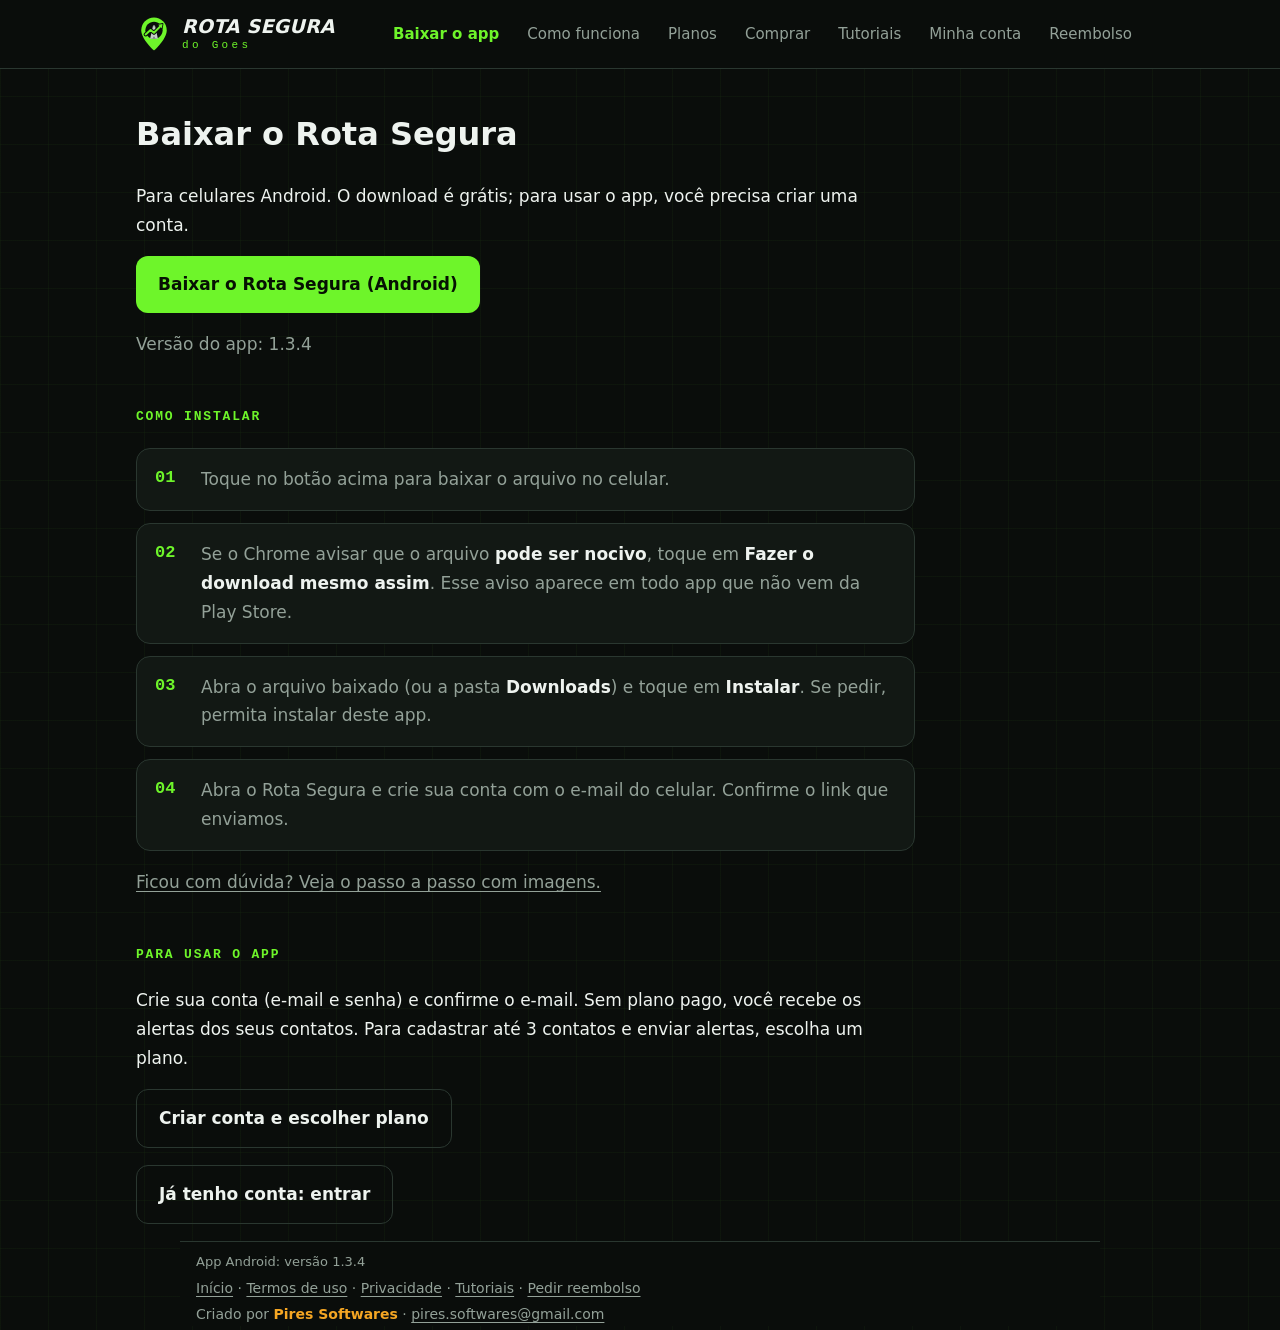
==== commit 381ac32f: "Menu: item Reembolso em todas as páginas" ====
--- a/baixar.html
+++ b/baixar.html
@@ -21,6 +21,7 @@
       <a href="comprar.html">Comprar</a>
       <a href="tutorial.html">Tutoriais</a>
       <a href="conta.html">Minha conta</a>
+      <a href="reembolso.html">Reembolso</a>
     </nav>
   </div>
 </header>
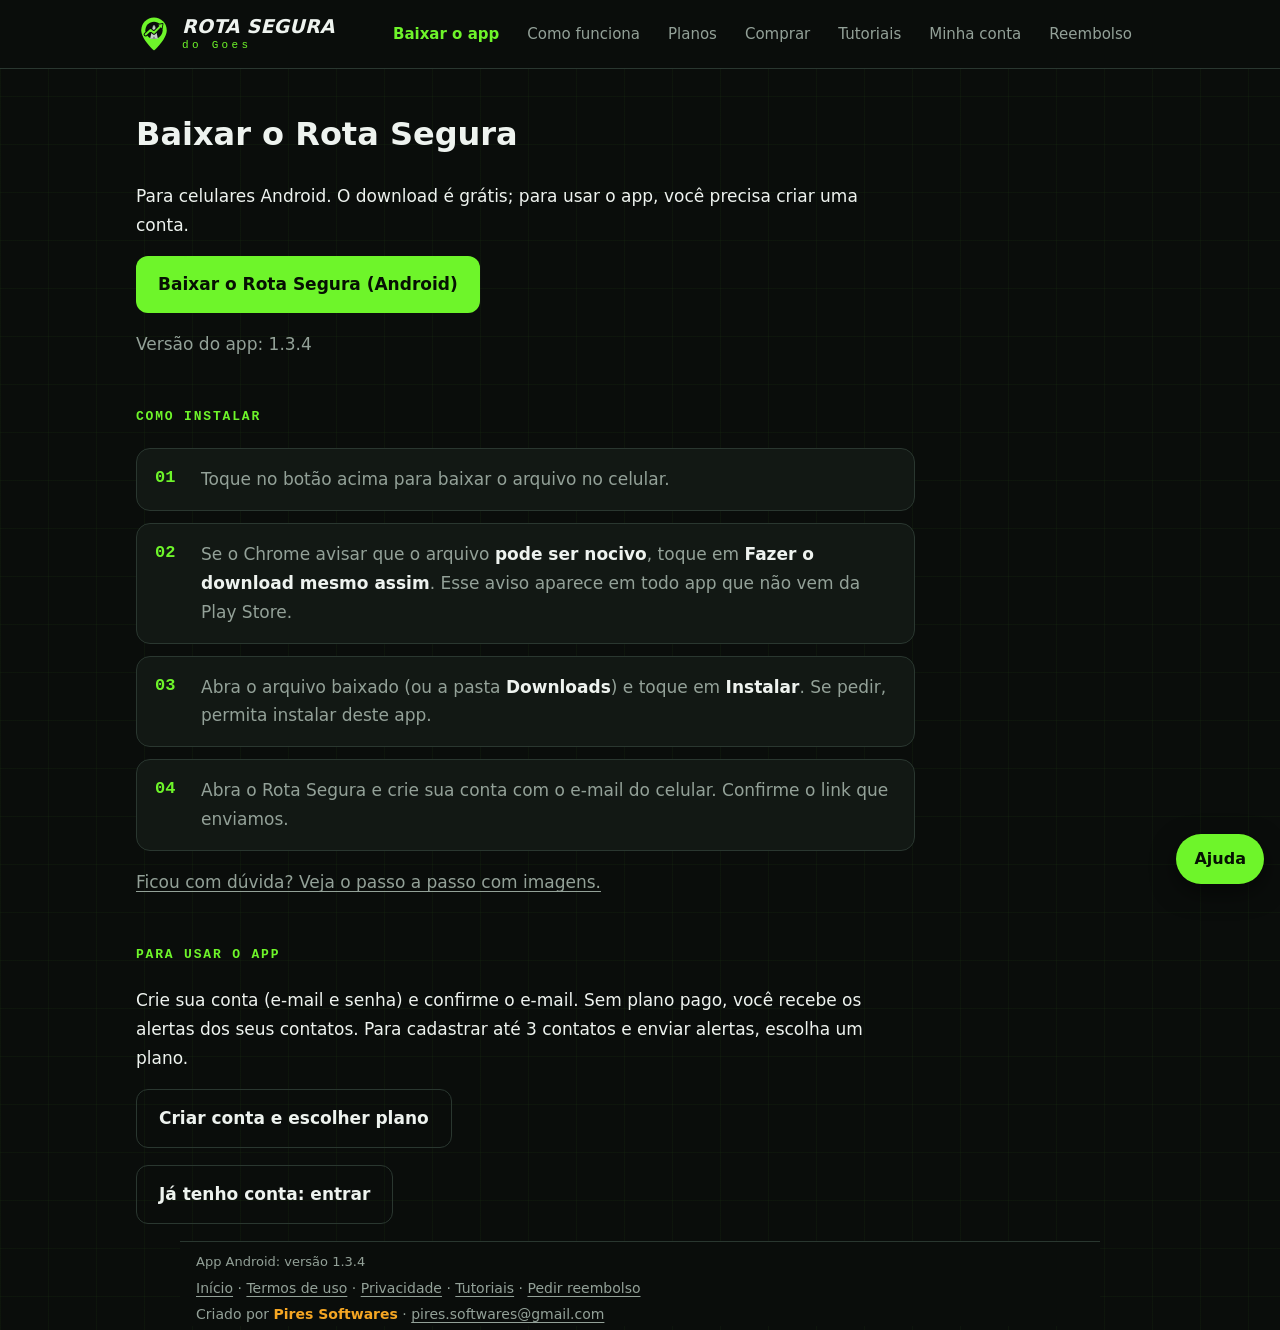
==== commit f6776f80: "Assistente de ajuda com fluxo fixo (sem IA) em todas as páginas" ====
--- a/baixar.html
+++ b/baixar.html
@@ -52,5 +52,6 @@
   <p class="criado">Criado por <b>Pires Softwares</b> · <a href="mailto:pires.softwares@gmail.com">pires.softwares@gmail.com</a></p>
 </footer>
 <script src="versao.js" defer></script>
+<script src="ajuda.js" defer></script>
 </body>
 </html>
--- a/style.css
+++ b/style.css
@@ -416,7 +416,8 @@
   .passeio > h2 { margin: 0 -16px; padding: 24px 16px 8px; background: var(--grid-bg); }
   .passo { margin: 0 -16px; padding: 24px 16px; background: var(--grid-bg); }
   .passo.vit { padding-top: calc(72vh + 24px); padding-top: calc(72svh + 24px); background: linear-gradient(to bottom, transparent 72vh, var(--bg) 72vh) 0 0 / 100% 100% no-repeat, var(--grid-lines); background: linear-gradient(to bottom, transparent 72svh, var(--bg) 72svh) 0 0 / 100% 100% no-repeat, var(--grid-lines); }
-  .frase { left: 16px; right: 16px; top: 8vh; translate: none; max-width: none; font-size: 26px; padding: 14px 18px; }
+  /* Abaixo do cabeçalho fixo (logo + menu ocupam ~150px no celular), senão a frase fica escondida ao rolar. */
+  .frase { left: 16px; right: 16px; top: max(8vh, 156px); translate: none; max-width: none; font-size: 26px; padding: 14px 18px; }
   .protecao { bottom: calc(4vh + 52px); font-size: 15px; }
   .protecao b { font-size: 26px; }
   .rolar { top: 26vh; }
@@ -509,3 +510,23 @@
   .apoio main.wrap { max-width: 1040px; }
   .apoio main.wrap p, .apoio main.wrap li { max-width: 72ch; }
 }
+
+/* Botão ocupado: mostra que o toque foi recebido (evita clicar várias vezes enquanto o servidor responde). */
+.carregando { position: relative; cursor: wait !important; }
+.carregando::after { content: ""; display: inline-block; width: 14px; height: 14px; margin-left: 10px; vertical-align: -2px; border: 2px solid currentColor; border-right-color: transparent; border-radius: 50%; animation: girar .7s linear infinite; }
+@keyframes girar { to { transform: rotate(360deg); } }
+@media (prefers-reduced-motion: reduce) { .carregando::after { animation-duration: 2.5s; } }
+
+/* Assistente de ajuda (ajuda.js): botão flutuante e painel de conversa */
+.ajuda-botao { position: fixed; right: 16px; bottom: 16px; z-index: 50; min-height: 48px; padding: 12px 18px; border: 0; border-radius: 999px; background: var(--green); color: var(--green-ink); font: inherit; font-weight: 700; cursor: pointer; box-shadow: 0 8px 24px rgba(0,0,0,.5); }
+.ajuda-painel { position: fixed; right: 16px; bottom: 76px; z-index: 51; width: min(360px, calc(100vw - 32px)); max-height: 70vh; display: flex; flex-direction: column; background: var(--card); border: 1px solid var(--line); border-radius: 16px; box-shadow: 0 16px 40px rgba(0,0,0,.6); overflow: hidden; }
+.ajuda-cabeca { display: flex; justify-content: space-between; align-items: center; padding: 12px 14px; border-bottom: 1px solid var(--line); color: var(--text); }
+.ajuda-fechar { min-width: 40px; min-height: 40px; border: 0; background: none; color: var(--text); font-size: 24px; cursor: pointer; }
+.ajuda-conversa { flex: 1; overflow-y: auto; padding: 12px; display: flex; flex-direction: column; gap: 8px; }
+.ajuda-msg { margin: 0; max-width: 92%; padding: 10px 12px; border-radius: 14px; font-size: 15px; line-height: 1.45; white-space: pre-line; }
+.ajuda-msg.bot { align-self: flex-start; background: var(--card-hi); color: var(--silver); }
+.ajuda-msg.eu { align-self: flex-end; background: var(--green-deep); color: #fff; }
+.ajuda-opcoes { display: flex; flex-direction: column; gap: 8px; padding: 10px 12px 12px; border-top: 1px solid var(--line); max-height: 40vh; overflow-y: auto; }
+.ajuda-opcao { display: block; min-height: 44px; padding: 10px 14px; border: 1px solid var(--green-deep); border-radius: 12px; background: transparent; color: var(--text); font: inherit; text-align: left; text-decoration: none; cursor: pointer; }
+.ajuda-opcao:hover { background: var(--card-hi); }
+.ajuda-opcao.sec { border-color: var(--line); color: var(--muted); }
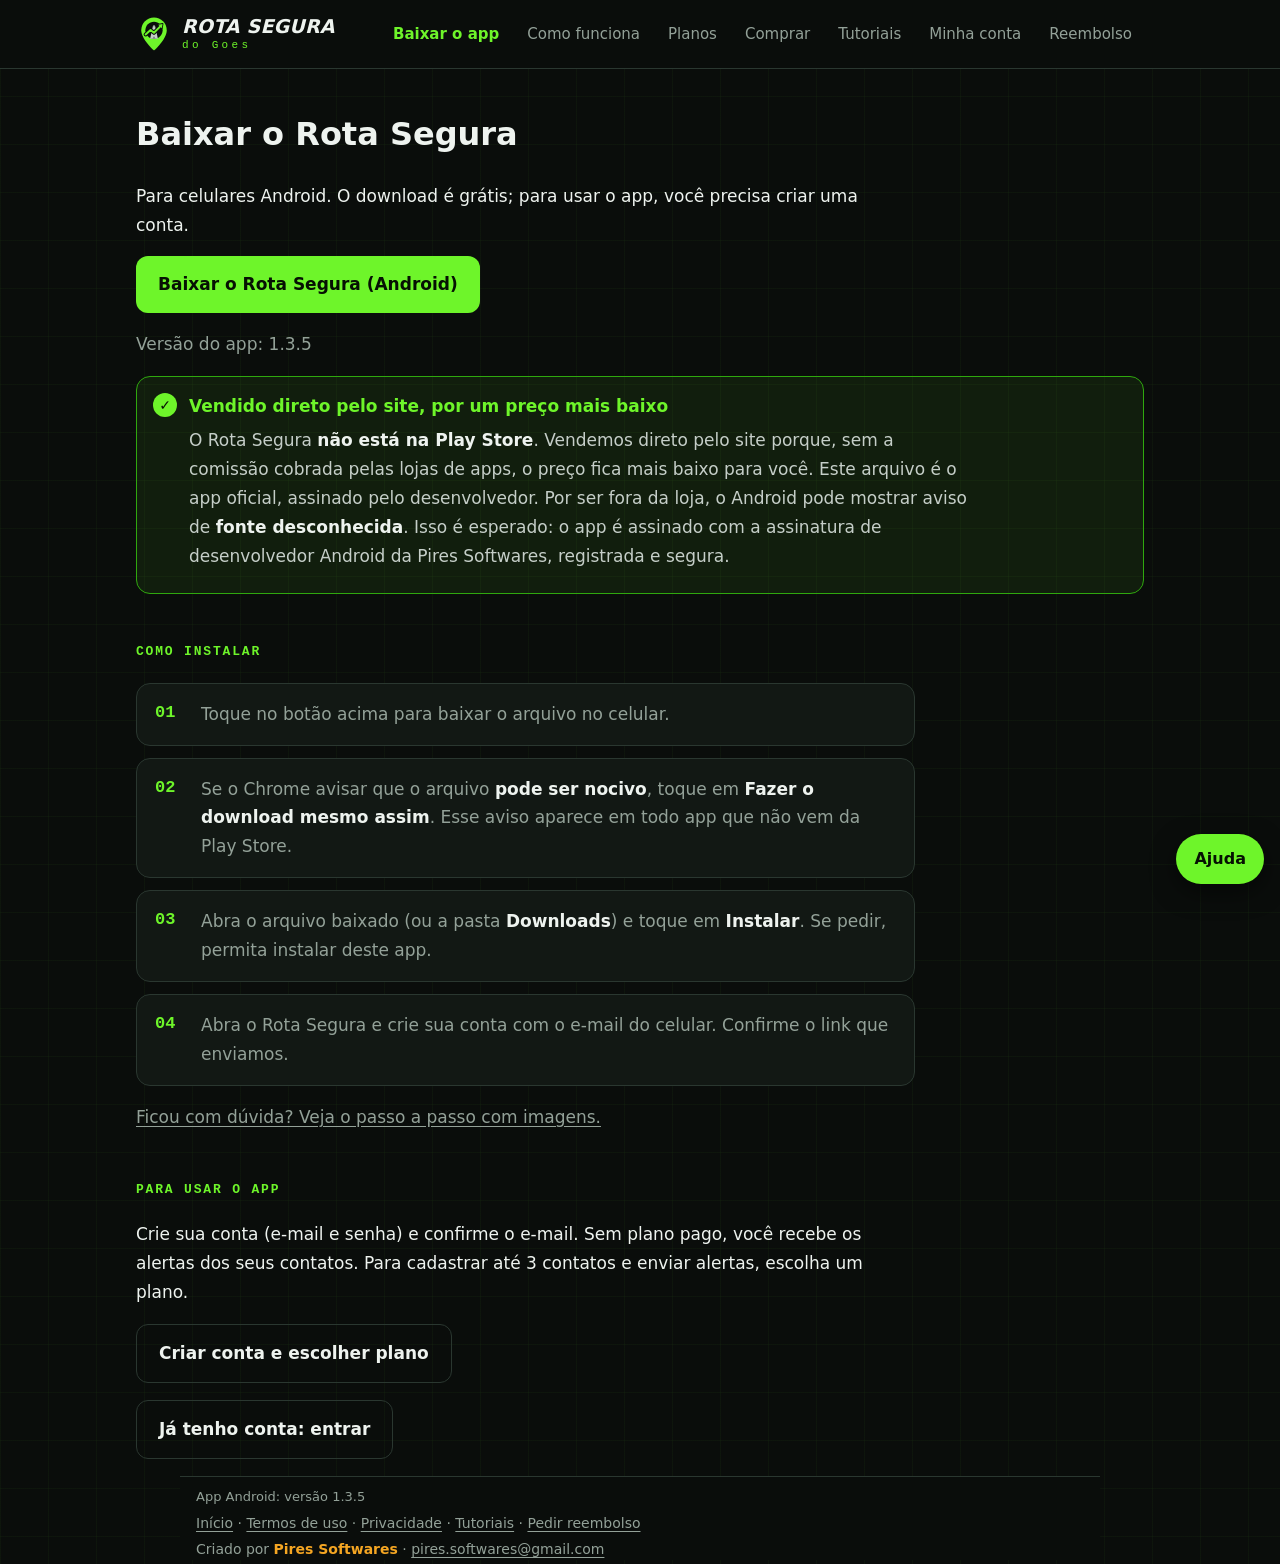
==== commit 276a3e6d: "Site 1.3.5" ====
--- a/baixar.html
+++ b/baixar.html
@@ -32,6 +32,11 @@
   <p><a class="btn" href="https://github.com/admmkt/rota-segura/releases/latest/download/RotaSegura.apk">Baixar o Rota Segura (Android)</a></p>
   <p class="muted">Versão do app: <span data-versao>—</span></p>
 
+  <div class="loja" role="note">
+    <h3>Vendido direto pelo site, por um preço mais baixo</h3>
+    <p>O Rota Segura <b>não está na Play Store</b>. Vendemos direto pelo site porque, sem a comissão cobrada pelas lojas de apps, o preço fica mais baixo para você. Este arquivo é o app oficial, assinado pelo desenvolvedor. Por ser fora da loja, o Android pode mostrar aviso de <b>fonte desconhecida</b>. Isso é esperado: o app é assinado com a assinatura de desenvolvedor Android da Pires Softwares, registrada e segura.</p>
+  </div>
+
   <h2>Como instalar</h2>
   <ol class="steps">
     <li>Toque no botão acima para baixar o arquivo no celular.</li>
--- a/style.css
+++ b/style.css
@@ -225,6 +225,13 @@
 .internet h3 { margin: 0 0 6px; font-size: 17px; color: #ff9a9c; }
 .internet p { margin: 6px 0; color: var(--silver); }
 .internet b { color: var(--text); }
+
+/* Destaque: venda direta pelo site (verde da marca, mais calmo que o aviso vermelho) */
+.loja { margin: 16px 0; padding: 16px 18px 16px 52px; border-radius: 14px; border: 1px solid var(--green-deep); background: rgba(110,245,42,.07); position: relative; }
+.loja::before { content: "✓"; position: absolute; left: 16px; top: 16px; width: 24px; height: 24px; border-radius: 50%; background: var(--green); color: var(--green-ink); font-weight: 800; font-size: 14px; display: grid; place-items: center; }
+.loja h3 { margin: 0 0 6px; font-size: 17px; color: var(--green); }
+.loja p { margin: 6px 0; color: var(--silver); }
+.loja b { color: var(--text); }
 
 /* Funciona de app para app (index.html) */
 .ponte-lead { font-size: 18px; color: var(--silver); max-width: 64ch; margin: 0 0 24px; }
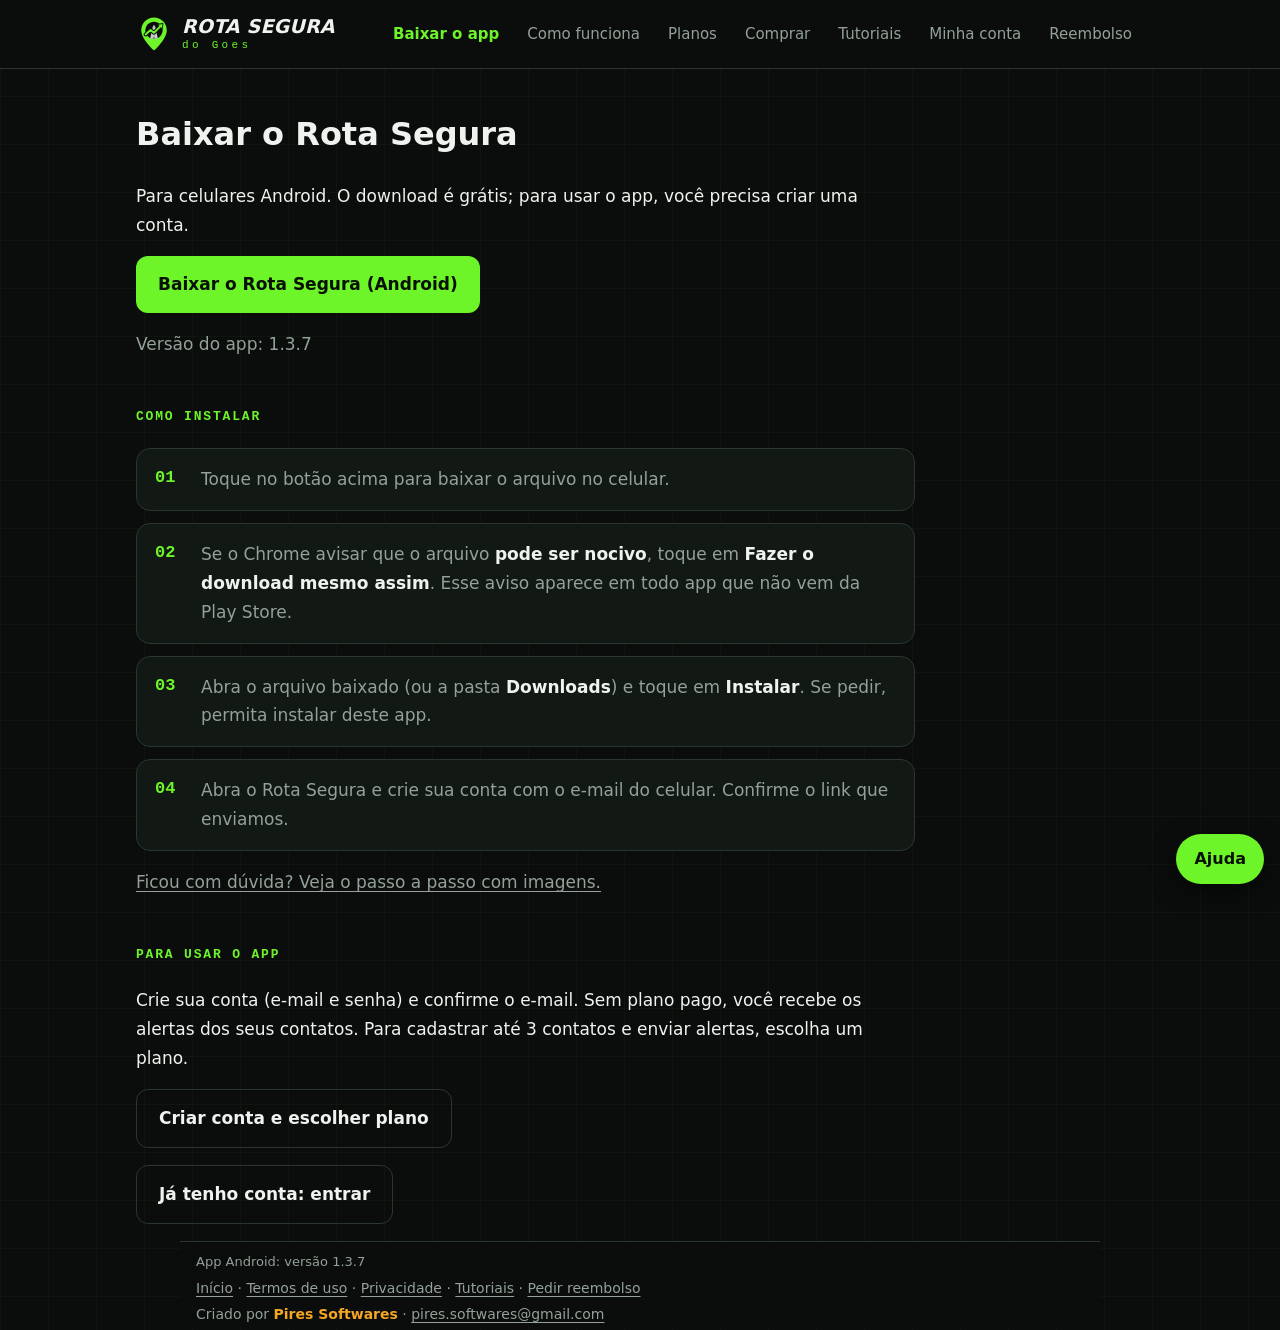
==== commit 78eb7e7b: "Site 1.3.7" ====
--- a/baixar.html
+++ b/baixar.html
@@ -32,11 +32,6 @@
   <p><a class="btn" href="https://github.com/admmkt/rota-segura/releases/latest/download/RotaSegura.apk">Baixar o Rota Segura (Android)</a></p>
   <p class="muted">Versão do app: <span data-versao>—</span></p>
 
-  <div class="loja" role="note">
-    <h3>Vendido direto pelo site, por um preço mais baixo</h3>
-    <p>O Rota Segura <b>não está na Play Store</b>. Vendemos direto pelo site porque, sem a comissão cobrada pelas lojas de apps, o preço fica mais baixo para você. Este arquivo é o app oficial, assinado pelo desenvolvedor. Por ser fora da loja, o Android pode mostrar aviso de <b>fonte desconhecida</b>. Isso é esperado: o app é assinado com a assinatura de desenvolvedor Android da Pires Softwares, registrada e segura.</p>
-  </div>
-
   <h2>Como instalar</h2>
   <ol class="steps">
     <li>Toque no botão acima para baixar o arquivo no celular.</li>
--- a/style.css
+++ b/style.css
@@ -225,13 +225,6 @@
 .internet h3 { margin: 0 0 6px; font-size: 17px; color: #ff9a9c; }
 .internet p { margin: 6px 0; color: var(--silver); }
 .internet b { color: var(--text); }
-
-/* Destaque: venda direta pelo site (verde da marca, mais calmo que o aviso vermelho) */
-.loja { margin: 16px 0; padding: 16px 18px 16px 52px; border-radius: 14px; border: 1px solid var(--green-deep); background: rgba(110,245,42,.07); position: relative; }
-.loja::before { content: "✓"; position: absolute; left: 16px; top: 16px; width: 24px; height: 24px; border-radius: 50%; background: var(--green); color: var(--green-ink); font-weight: 800; font-size: 14px; display: grid; place-items: center; }
-.loja h3 { margin: 0 0 6px; font-size: 17px; color: var(--green); }
-.loja p { margin: 6px 0; color: var(--silver); }
-.loja b { color: var(--text); }
 
 /* Funciona de app para app (index.html) */
 .ponte-lead { font-size: 18px; color: var(--silver); max-width: 64ch; margin: 0 0 24px; }
@@ -524,16 +517,21 @@
 @keyframes girar { to { transform: rotate(360deg); } }
 @media (prefers-reduced-motion: reduce) { .carregando::after { animation-duration: 2.5s; } }
 
+/* Quem só recebe alertas não assina (bloco abaixo dos planos na home) */
+.quem-recebe { max-width: 680px; margin: 24px auto 0; padding: 18px 20px; border: 1px solid var(--line); border-radius: 16px; background: var(--card); color: var(--silver); line-height: 1.55; }
+.quem-recebe p { margin: 0 0 10px; }
+.quem-recebe p:last-child { margin-bottom: 0; }
+
 /* Assistente de ajuda (ajuda.js): botão flutuante e painel de conversa */
 .ajuda-botao { position: fixed; right: 16px; bottom: 16px; z-index: 50; min-height: 48px; padding: 12px 18px; border: 0; border-radius: 999px; background: var(--green); color: var(--green-ink); font: inherit; font-weight: 700; cursor: pointer; box-shadow: 0 8px 24px rgba(0,0,0,.5); }
-.ajuda-painel { position: fixed; right: 16px; bottom: 76px; z-index: 51; width: min(360px, calc(100vw - 32px)); max-height: 70vh; display: flex; flex-direction: column; background: var(--card); border: 1px solid var(--line); border-radius: 16px; box-shadow: 0 16px 40px rgba(0,0,0,.6); overflow: hidden; }
+.ajuda-painel { position: fixed; right: 16px; bottom: 76px; z-index: 51; width: min(380px, calc(100vw - 32px)); max-height: min(560px, 75vh); display: flex; flex-direction: column; background: var(--card); border: 1px solid var(--line); border-radius: 16px; box-shadow: 0 16px 40px rgba(0,0,0,.6); overflow: hidden; }
 .ajuda-cabeca { display: flex; justify-content: space-between; align-items: center; padding: 12px 14px; border-bottom: 1px solid var(--line); color: var(--text); }
 .ajuda-fechar { min-width: 40px; min-height: 40px; border: 0; background: none; color: var(--text); font-size: 24px; cursor: pointer; }
-.ajuda-conversa { flex: 1; overflow-y: auto; padding: 12px; display: flex; flex-direction: column; gap: 8px; }
-.ajuda-msg { margin: 0; max-width: 92%; padding: 10px 12px; border-radius: 14px; font-size: 15px; line-height: 1.45; white-space: pre-line; }
-.ajuda-msg.bot { align-self: flex-start; background: var(--card-hi); color: var(--silver); }
-.ajuda-msg.eu { align-self: flex-end; background: var(--green-deep); color: #fff; }
-.ajuda-opcoes { display: flex; flex-direction: column; gap: 8px; padding: 10px 12px 12px; border-top: 1px solid var(--line); max-height: 40vh; overflow-y: auto; }
-.ajuda-opcao { display: block; min-height: 44px; padding: 10px 14px; border: 1px solid var(--green-deep); border-radius: 12px; background: transparent; color: var(--text); font: inherit; text-align: left; text-decoration: none; cursor: pointer; }
+.ajuda-conversa { flex: 1; min-height: 0; overflow-y: auto; padding: 14px 12px; display: flex; flex-direction: column; gap: 10px; }
+.ajuda-msg { margin: 0; max-width: 86%; padding: 10px 14px; border-radius: 16px; font-size: 15px; line-height: 1.45; white-space: pre-line; }
+.ajuda-msg.bot { align-self: flex-start; border-bottom-left-radius: 4px; background: var(--card-hi); color: var(--silver); }
+.ajuda-msg.eu { align-self: flex-end; border-bottom-right-radius: 4px; background: var(--green-deep); color: #fff; }
+.ajuda-opcoes { display: flex; flex-wrap: wrap; gap: 8px; padding: 12px; border-top: 1px solid var(--line); max-height: 36vh; overflow-y: auto; }
+.ajuda-opcao { display: inline-flex; align-items: center; min-height: 40px; padding: 8px 14px; border: 1px solid var(--green-deep); border-radius: 999px; background: transparent; color: var(--text); font: inherit; font-size: 14px; line-height: 1.25; text-align: left; text-decoration: none; cursor: pointer; }
 .ajuda-opcao:hover { background: var(--card-hi); }
 .ajuda-opcao.sec { border-color: var(--line); color: var(--muted); }
